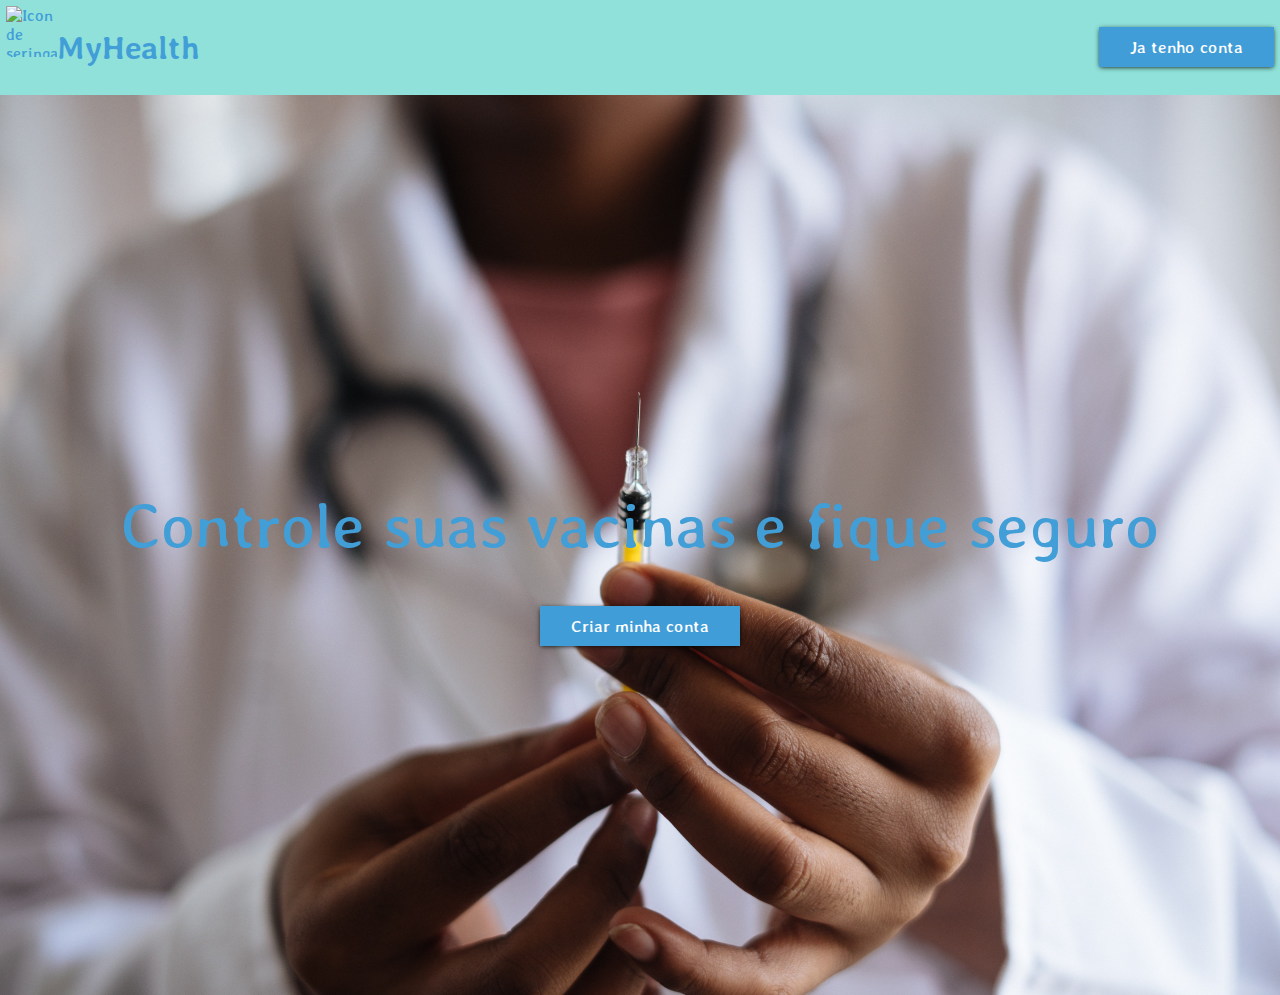
==== Index.html @ 0f8fa988 "pages" ====
<!DOCTYPE html>
<html>
    <head>
        <link rel="icon" type="png" href="https://cdn-icons-png.flaticon.com/512/1021/1021562.png">  
        <title>MyHealth</title>     
        
        <link rel="stylesheet" href="/css/styleIndex.css">
    </head>
    <body>
        <!-- #region Cabeçalho -->
        <nav>
            <div id="div_logoEnome">
                <img id="iconePage" src="https://cdn-icons-png.flaticon.com/512/1021/1021562.png" alt="Icon de seringa">
                <h1>MyHealth</h1>
            </div>            
            <a class="btn" href="/html/Entrar.html">Ja tenho conta</a>
        </nav>
        <!-- #endregion -->
        <!-- #region Corpo -->
        <Main>
            <section>
                <h1>Controle suas vacinas e fique seguro</h1>
                <a class="btn" href="/html/Criar_conta.html">Criar minha conta</a>
            </section>           
        </Main>
        <!-- #endregion -->
    </body>
</html>
---- css/styleIndex.css ----
@import url('https://fonts.googleapis.com/css2?family=Averia+Libre&display=swap');

body{
    margin: 0;
    color: #419ED7;
    font-family: 'Averia Libre';
}
#iconePage{
    width: 51px;
    height: 51px;
}
nav{
    background-color: #8FE1D9;
    display: flex;
    flex-direction: row;
    justify-content: space-between;
    align-items: center;
    padding: 0.5%;
}
#div_logoEnome{
    display: flex;                
}
main{
    background: url(/img/noticias_vacina.jpg);
    background-position: center;
    background-size: cover;
    height: 100vh;
    display: flex;
    flex-direction: column;
    align-items: center;
    justify-content: center;
}
section{
    display: flex;
    flex-direction: column;
    justify-content: center;
    align-items: center;
    
}

section h1{
    font-weight: 400;
    font-size: 64px;
    line-height: 76px;
    text-align: center;
}

.btn{
    box-shadow: 0px 1px 5px -1px #000000;
    background:linear-gradient(to bottom, #419dd7 5%, #419dd7 100%);
    background-color:#419dd7;
    display:inline-block;
    cursor:pointer;
    color:#ffffff;
    font-size:17px;
    padding:10px 31px;
    text-decoration:none;
}
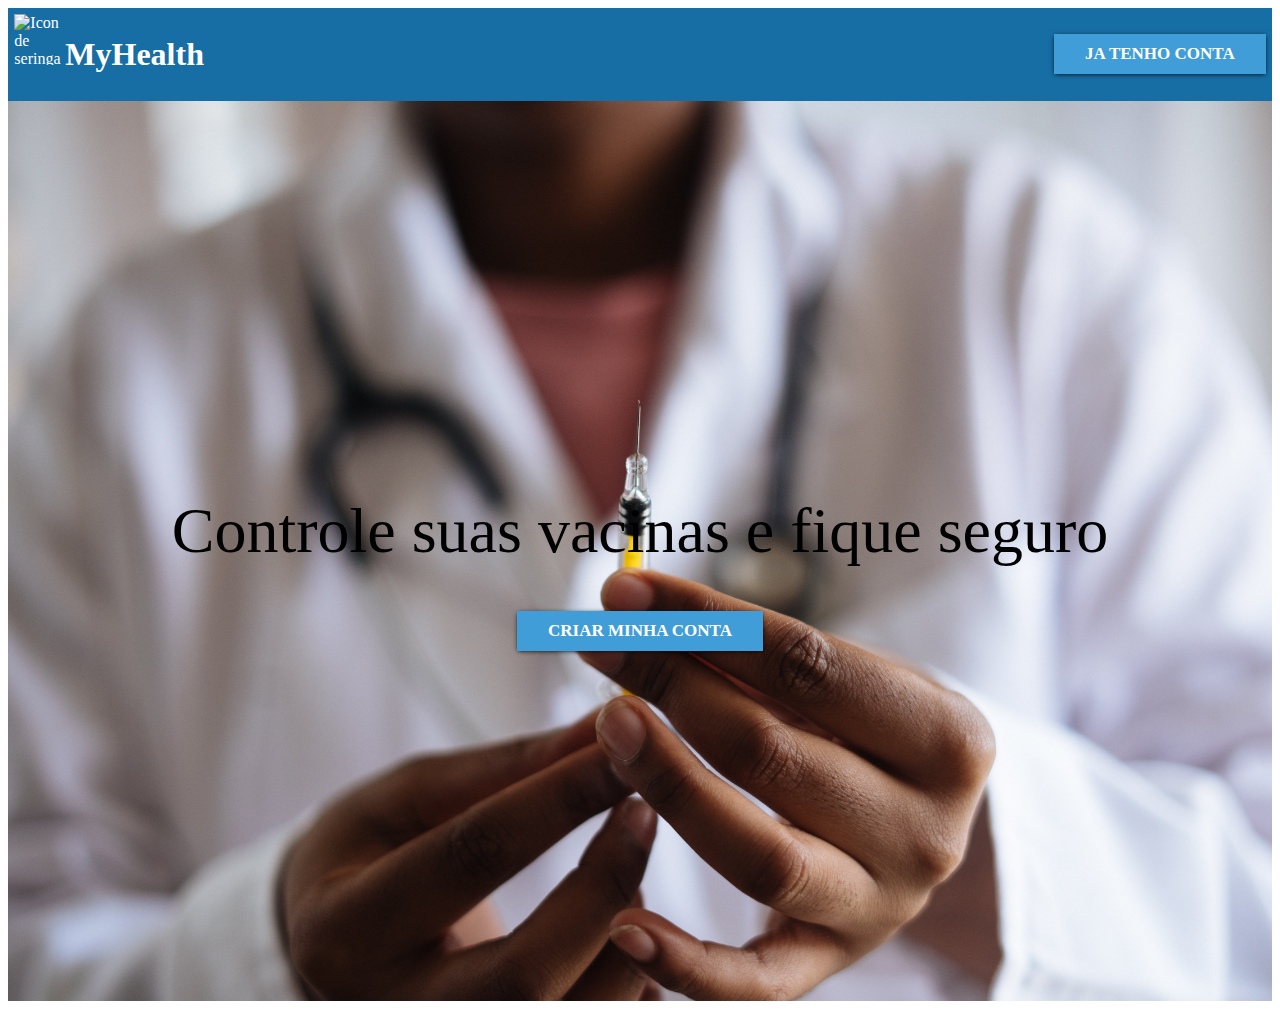
==== commit 0be5ccb1: "refactor: mudança do design das cores do layout" ====
--- a/Index.html
+++ b/Index.html
@@ -7,7 +7,6 @@
         <link rel="stylesheet" href="/css/styleIndex.css">
     </head>
     <body>
-        <!-- #region Cabeçalho -->
         <nav>
             <div id="div_logoEnome">
                 <img id="iconePage" src="https://cdn-icons-png.flaticon.com/512/1021/1021562.png" alt="Icon de seringa">
@@ -15,14 +14,11 @@
             </div>            
             <a class="btn" href="/html/Entrar.html">Ja tenho conta</a>
         </nav>
-        <!-- #endregion -->
-        <!-- #region Corpo -->
         <Main>
             <section>
                 <h1>Controle suas vacinas e fique seguro</h1>
                 <a class="btn" href="/html/Criar_conta.html">Criar minha conta</a>
             </section>           
         </Main>
-        <!-- #endregion -->
     </body>
 </html>--- a/css/styleIndex.css
+++ b/css/styleIndex.css
@@ -1,25 +1,27 @@
-@import url('https://fonts.googleapis.com/css2?family=Averia+Libre&display=swap');
+.title {
+    font-weight: 600;
+    color: #166ea5;
+}
 
-body{
-    margin: 0;
-    color: #419ED7;
-    font-family: 'Averia Libre';
-}
 #iconePage{
     width: 51px;
     height: 51px;
 }
+
 nav{
-    background-color: #8FE1D9;
+    background-color: #166ea5;
     display: flex;
     flex-direction: row;
     justify-content: space-between;
     align-items: center;
     padding: 0.5%;
 }
+
 #div_logoEnome{
-    display: flex;                
+    display: flex;
+    color: #fff
 }
+
 main{
     background: url(/img/noticias_vacina.jpg);
     background-position: center;
@@ -30,6 +32,7 @@
     align-items: center;
     justify-content: center;
 }
+
 section{
     display: flex;
     flex-direction: column;
@@ -47,12 +50,17 @@
 
 .btn{
     box-shadow: 0px 1px 5px -1px #000000;
-    background:linear-gradient(to bottom, #419dd7 5%, #419dd7 100%);
     background-color:#419dd7;
+    font-weight: 600;
+    text-transform: uppercase;
     display:inline-block;
     cursor:pointer;
     color:#ffffff;
     font-size:17px;
     padding:10px 31px;
     text-decoration:none;
+}
+
+.btn:hover {
+    background-color:#267db2;
 }